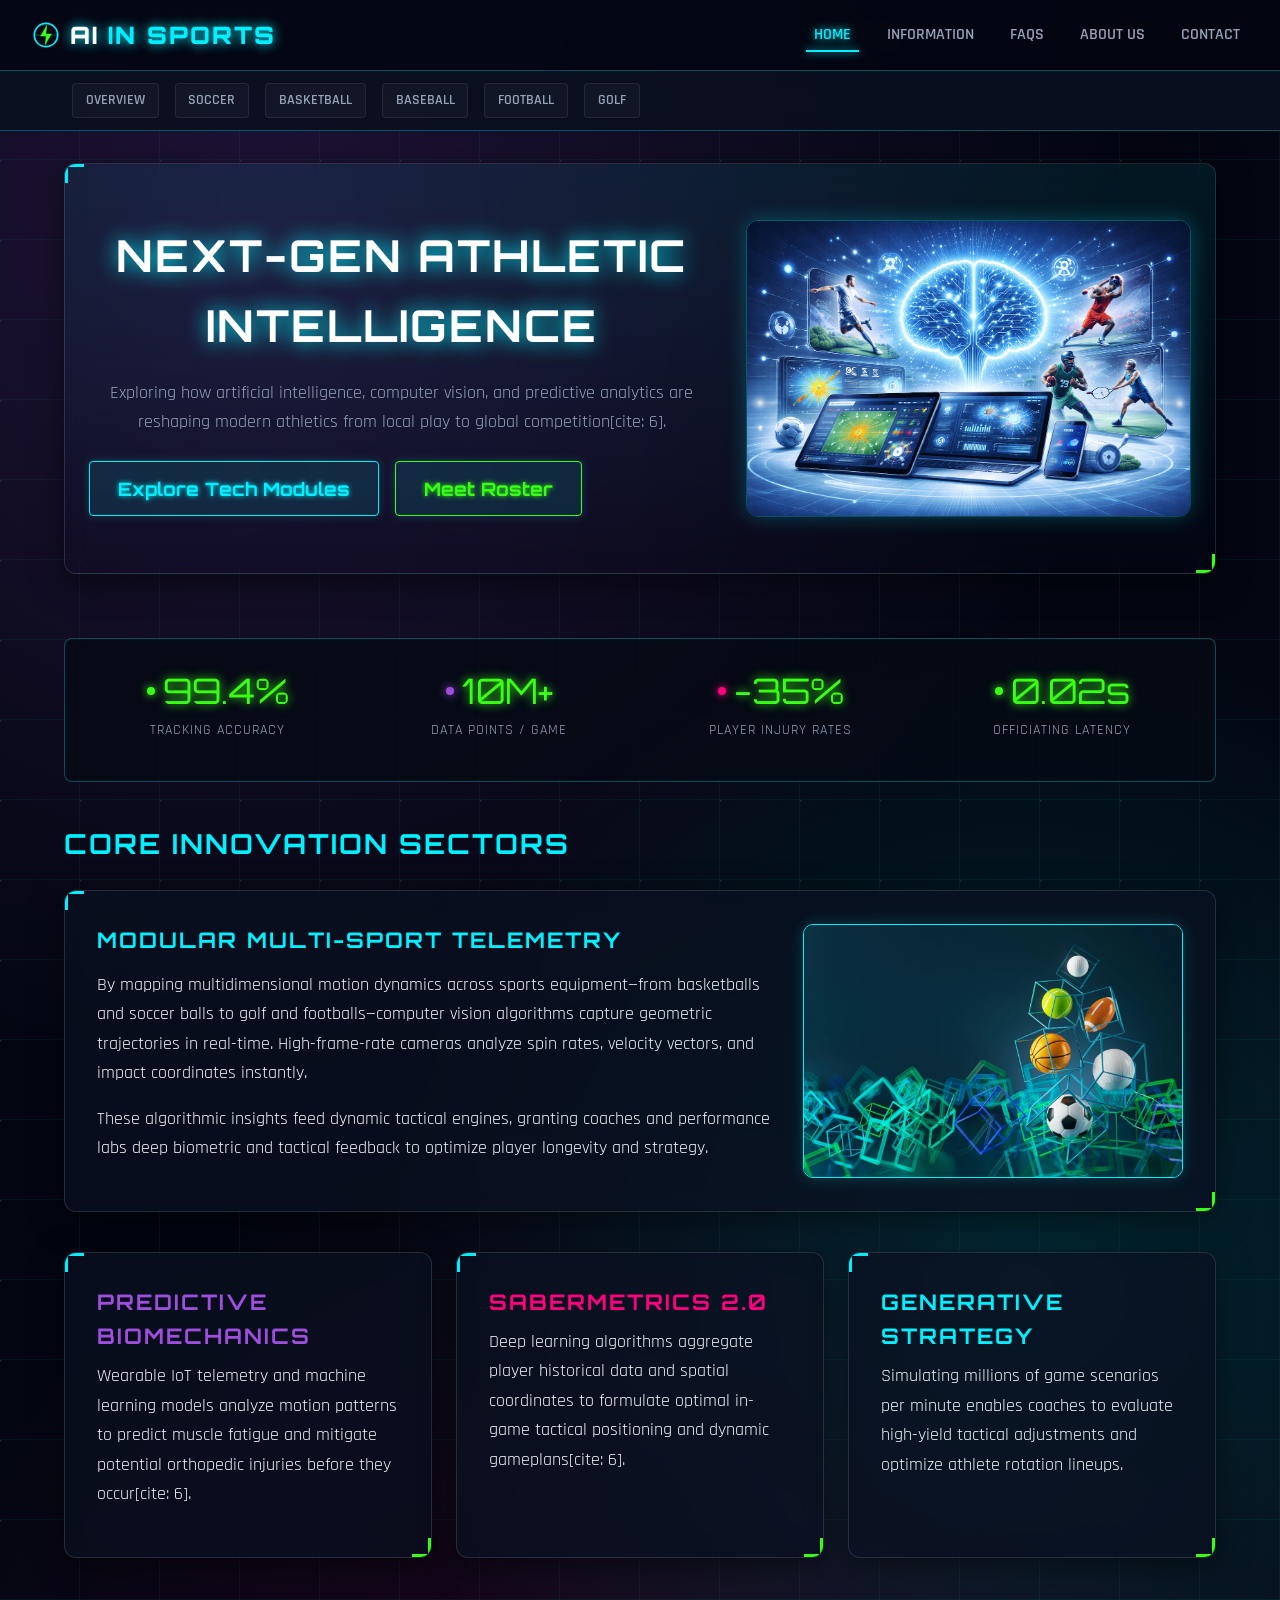
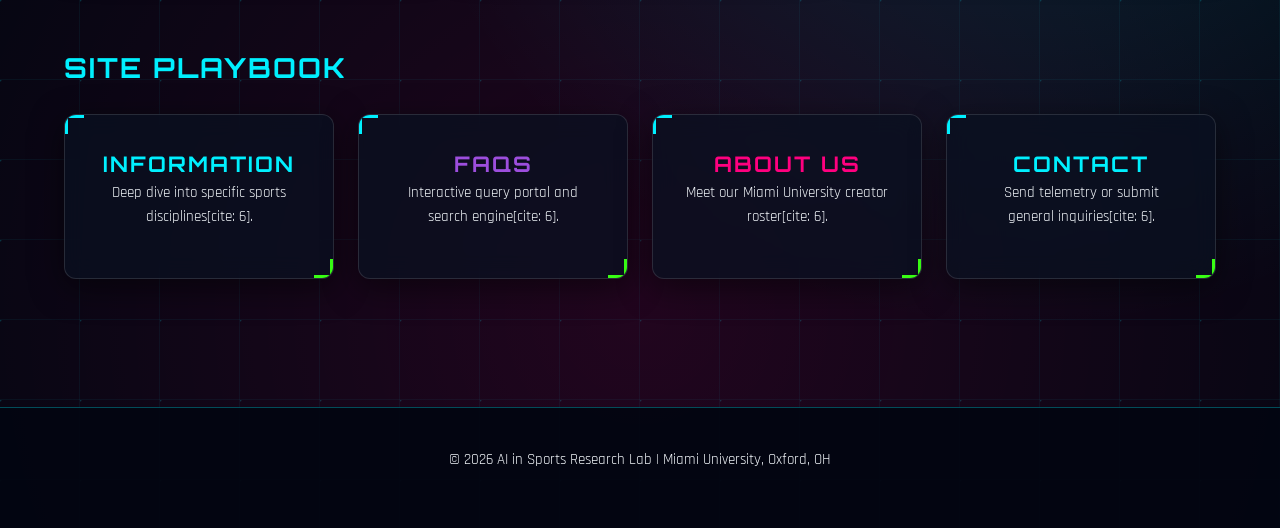
==== index.html @ e9503e7c "v1" ====
<!DOCTYPE html>
<html lang="en">
<head>
  <meta charset="UTF-8">
  <meta name="viewport" content="width=device-width, initial-scale=1.0">
  <title>Home | AI in Sports</title>
  <link rel="stylesheet" href="styles.css">
  <link rel="preconnect" href="https://fonts.googleapis.com">
  <link rel="preconnect" href="https://fonts.gstatic.com" crossorigin>
  <link href="https://fonts.googleapis.com/css2?family=Orbitron:wght@400;700;900&family=Rajdhani:wght@400;500;600;700&display=swap" rel="stylesheet">
  <style>
    /* Hero & Feature Responsive Media Layouts */
    .hero-flex-wrapper {
      display: flex;
      align-items: center;
      justify-content: space-between;
      gap: 2rem;
      flex-wrap: wrap;
    }

    .hero-content {
      flex: 1 1 500px;
    }

    .hero-image-wrapper {
      flex: 1 1 320px;
      display: flex;
      justify-content: center;
      align-items: center;
    }

    .hero-hud-img {
      width: 100%;
      max-width: clamp(260px, 40vw, 480px);
      height: auto;
      border-radius: 12px;
      border: 1px solid var(--border-hud);
      box-shadow: 0 0 20px rgba(0, 240, 255, 0.25);
      object-fit: cover;
    }

    /* Core Sector Feature Banner Image Sizing */
    .feature-banner-wrapper {
      display: flex;
      gap: 2rem;
      align-items: center;
      flex-wrap: wrap;
    }

    .feature-banner-content {
      flex: 1 1 500px;
    }

    .feature-banner-img {
      flex: 1 1 280px;
      width: 100%;
      max-width: clamp(220px, 35vw, 380px);
      height: auto;
      border-radius: 10px;
      border: 1px solid var(--neon-cyan);
      box-shadow: 0 0 15px rgba(0, 240, 255, 0.2);
      object-fit: cover;
      margin: 0 auto;
    }

    /* Telemetry Pulse Dots */
    .badge-header {
      display: flex;
      align-items: center;
      justify-content: center;
      gap: 0.5rem;
    }

    .pulse-dot {
      width: 8px;
      height: 8px;
      background-color: var(--neon-green);
      border-radius: 50%;
      box-shadow: 0 0 8px var(--neon-green);
      animation: pulseGlow 1.8s infinite ease-in-out;
    }

    .purple-dot { background-color: var(--neon-purple); box-shadow: 0 0 8px var(--neon-purple); }
    .pink-dot { background-color: var(--neon-pink); box-shadow: 0 0 8px var(--neon-pink); }

    @keyframes pulseGlow {
      0%, 100% { opacity: 0.4; transform: scale(1); }
      50% { opacity: 1; transform: scale(1.4); }
    }

    .nav-card-link {
      text-decoration: none;
      color: inherit;
      display: block;
    }

    @media (max-width: 768px) {
      .hero-flex-wrapper,
      .feature-banner-wrapper {
        flex-direction: column;
        text-align: center;
      }

      .hero-hud-img,
      .feature-banner-img {
        max-width: 100%;
      }
    }
  </style>
</head>
<body>

  <!-- Cyber Grid Background Layer -->
  <div class="cyber-grid"></div>

  <!-- Header Navigation -->
  <header>
    <a href="home.html" class="brand-logo">
      <svg width="28" height="28" viewBox="0 0 24 24" fill="none">
        <circle cx="12" cy="12" r="10" stroke="var(--neon-cyan)" stroke-width="1.5" />
        <path d="M12 2v20M2 12h20" stroke="rgba(0, 240, 255, 0.3)" stroke-width="1" />
        <polygon points="13,3 7,13 12,13 11,21 17,11 12,11" fill="var(--neon-green)" />
      </svg>
      AI <span>IN SPORTS</span>
    </a>
    <nav aria-label="Main Navigation">
      <a href="home.html" class="active">Home</a>
      <a href="info.html">Information</a>
      <a href="faqs.html">FAQs</a>
      <a href="about.html">About Us</a>
      <a href="contact.html">Contact</a>
    </nav>
  </header>

  <!-- Sticky Category Jump Navigation -->
  <div class="sticky-wrapper">
    <nav class="category-nav">
      <a href="info.html#overview">Overview</a>
      <a href="info.html#soccer">Soccer</a>
      <a href="info.html#basketball">Basketball</a>
      <a href="info.html#baseball">Baseball</a>
      <a href="info.html#football">Football</a>
      <a href="info.html#golf">Golf</a>
    </nav>
  </div>

  <!-- Hero Banner with Integrated Neural Network Image -->
  <section class="container" style="padding-bottom: 0;">
    <div class="glass-card hero-container glow-cyan">
      <div class="hero-flex-wrapper">
        <div class="hero-content">
          <h1>Next-Gen Athletic Intelligence</h1>
          <p style="color: var(--text-muted); margin-bottom: 1.5rem;">Exploring how artificial intelligence, computer vision, and predictive analytics are reshaping modern athletics from local play to global competition[cite: 6].</p>
          <div style="display: flex; gap: 1rem; flex-wrap: wrap;">
            <a href="info.html" class="btn-hud">Explore Tech Modules</a>
            <a href="about.html" class="btn-hud btn-green">Meet Roster</a>
          </div>
        </div>
        <div class="hero-image-wrapper">
          <img src="aisport.png" alt="AI Neural Network in Sports" class="hero-hud-img">
        </div>
      </div>
    </div>
  </section>

  <main class="container">

    <!-- Live Telemetry Badges with Animated Pulse Dots -->
    <div class="telemetry-bar">
      <div class="stat-item">
        <div class="badge-header">
          <span class="pulse-dot"></span>
          <span class="stat-val">99.4%</span>
        </div>
        <p class="stat-lbl">Tracking Accuracy</p>
      </div>

      <div class="stat-item">
        <div class="badge-header">
          <span class="pulse-dot purple-dot"></span>
          <span class="stat-val">10M+</span>
        </div>
        <p class="stat-lbl">Data Points / Game</p>
      </div>

      <div class="stat-item">
        <div class="badge-header">
          <span class="pulse-dot pink-dot"></span>
          <span class="stat-val">-35%</span>
        </div>
        <p class="stat-lbl">Player Injury Rates</p>
      </div>

      <div class="stat-item">
        <div class="badge-header">
          <span class="pulse-dot"></span>
          <span class="stat-val">0.02s</span>
        </div>
        <p class="stat-lbl">Officiating Latency</p>
      </div>
    </div>

    <!-- Core Innovation Sectors Feature Banner -->
    <h2 class="section-title" style="margin-bottom: 1.5rem; color: var(--neon-cyan);">Core Innovation Sectors</h2>
    
    <div class="glass-card glow-cyan" style="margin-bottom: 2.5rem;">
      <div class="feature-banner-wrapper">
        <div class="feature-banner-content">
          <h3 style="color: var(--neon-cyan); margin-bottom: 0.75rem;">Modular Multi-Sport Telemetry</h3>
          <p>By mapping multidimensional motion dynamics across sports equipment—from basketballs and soccer balls to golf and footballs—computer vision algorithms capture geometric trajectories in real-time. High-frame-rate cameras analyze spin rates, velocity vectors, and impact coordinates instantly.</p>
          <p>These algorithmic insights feed dynamic tactical engines, granting coaches and performance labs deep biometric and tactical feedback to optimize player longevity and strategy.</p>
        </div>
        <img src="sportcubes.webp" alt="3D Geometric Sports Cubes" class="feature-banner-img">
      </div>
    </div>

    <!-- Grid Highlights -->
    <div class="grid-3">
      <div class="glass-card glow-purple">
        <h3 style="color: var(--neon-purple); margin-bottom: 0.5rem;">Predictive Biomechanics</h3>
        <p>Wearable IoT telemetry and machine learning models analyze motion patterns to predict muscle fatigue and mitigate potential orthopedic injuries before they occur[cite: 6].</p>
      </div>
      <div class="glass-card glow-pink">
        <h3 style="color: var(--neon-pink); margin-bottom: 0.5rem;">Sabermetrics 2.0</h3>
        <p>Deep learning algorithms aggregate player historical data and spatial coordinates to formulate optimal in-game tactical positioning and dynamic gameplans[cite: 6].</p>
      </div>
      <div class="glass-card glow-cyan">
        <h3 style="color: var(--neon-cyan); margin-bottom: 0.5rem;">Generative Strategy</h3>
        <p>Simulating millions of game scenarios per minute enables coaches to evaluate high-yield tactical adjustments and optimize athlete rotation lineups.</p>
      </div>
    </div>

    <!-- Site Playbook Grid -->
    <h2 class="section-title" style="margin: 3.5rem 0 1.5rem; color: var(--neon-cyan);">Site Playbook</h2>
    <div class="grid-4">
      <a href="info.html" class="nav-card-link">
        <div class="glass-card glow-cyan" style="text-align: center;">
          <h3 style="color: var(--neon-cyan);">Information</h3>
          <p style="font-size: 0.95rem;">Deep dive into specific sports disciplines[cite: 6].</p>
        </div>
      </a>
      <a href="faqs.html" class="nav-card-link">
        <div class="glass-card glow-purple" style="text-align: center;">
          <h3 style="color: var(--neon-purple);">FAQs</h3>
          <p style="font-size: 0.95rem;">Interactive query portal and search engine[cite: 6].</p>
        </div>
      </a>
      <a href="about.html" class="nav-card-link">
        <div class="glass-card glow-pink" style="text-align: center;">
          <h3 style="color: var(--neon-pink);">About Us</h3>
          <p style="font-size: 0.95rem;">Meet our Miami University creator roster[cite: 6].</p>
        </div>
      </a>
      <a href="contact.html" class="nav-card-link">
        <div class="glass-card glow-cyan" style="text-align: center;">
          <h3 style="color: var(--neon-cyan);">Contact</h3>
          <p style="font-size: 0.95rem;">Send telemetry or submit general inquiries[cite: 6].</p>
        </div>
      </a>
    </div>

  </main>

  <!-- Universal Footer -->
  <footer>
    <p>&copy; 2026 AI in Sports Research Lab | Miami University, Oxford, OH</p>
  </footer>

</body>
</html>
---- styles.css ----
:root {
  --bg-dark: #030611;
  --bg-card: rgba(10, 16, 32, 0.75);
  --neon-cyan: #00f0ff;
  --neon-green: #39ff14;
  --neon-pink: #ff007f;
  --neon-purple: #9d4edd;
  --text-main: #f1f5f9;
  --text-muted: #94a3b8;
  --border-hud: rgba(0, 240, 255, 0.3);
  --glass-border: rgba(255, 255, 255, 0.12);
  --font-heading: 'Orbitron', sans-serif;
  --font-body: 'Rajdhani', sans-serif;
}

* {
  box-sizing: border-box;
  margin: 0;
  padding: 0;
}

html {
  scroll-behavior: smooth;
}

body {
  background-color: var(--bg-dark);
  color: var(--text-main);
  font-family: var(--font-body);
  font-size: 1.15rem;
  line-height: 1.6;
  min-height: 100vh;
  overflow-x: hidden;
  position: relative;
  /* Cyber Grid & Radial Gradient Background */
  background-image: 
    radial-gradient(circle at 20% 10%, rgba(157, 78, 221, 0.18) 0%, transparent 40%),
    radial-gradient(circle at 80% 60%, rgba(0, 240, 255, 0.15) 0%, transparent 40%),
    radial-gradient(circle at 50% 90%, rgba(255, 0, 127, 0.12) 0%, transparent 40%),
    url("data:image/svg+xml,%3Csvg xmlns='http://www.w3.org/2000/svg' width='80' height='80' viewBox='0 0 80 80'%3E%3Cpath d='M0 0h80v80H0z' fill='none'/%3E%3Cpath d='M0 79.5h80M79.5 0v80' stroke='rgba(0,240,255,0.05)' stroke-width='1'/%3E%3Ccircle cx='0' cy='0' r='1.5' fill='rgba(0,240,255,0.2)'/%3E%3C/svg%3E");
}

p {
  margin-bottom: 1rem;
  color: var(--text-main);
}

h1, h2, h3, h4, .brand-logo {
  font-family: var(--font-heading);
  text-transform: uppercase;
  letter-spacing: 2px;
}

/* ==========================================
   HEADER & NAVIGATION (Fixed Across Site)
   ========================================== */
header {
  position: sticky;
  top: 0;
  z-index: 1000;
  background: rgba(3, 6, 17, 0.9);
  backdrop-filter: blur(12px);
  border-bottom: 1px solid var(--border-hud);
  padding: 1rem 2rem;
  display: flex;
  justify-content: space-between;
  align-items: center;
  flex-wrap: wrap;
  gap: 1rem;
}

.brand-logo {
  font-size: 1.5rem;
  font-weight: 900;
  color: #fff;
  text-decoration: none;
  text-shadow: 0 0 12px var(--neon-cyan);
  display: flex;
  align-items: center;
  gap: 0.6rem;
}

.brand-logo span {
  color: var(--neon-cyan);
}

nav {
  display: flex;
  gap: 1.25rem;
  flex-wrap: wrap;
}

nav a {
  color: var(--text-muted);
  text-decoration: none;
  font-weight: 600;
  text-transform: uppercase;
  transition: all 0.3s ease;
  position: relative;
  padding: 0.25rem 0.5rem;
  font-size: 1rem;
}

nav a:hover, nav a.active {
  color: var(--neon-cyan);
  text-shadow: 0 0 8px var(--neon-cyan);
}

nav a.active::after {
  content: '';
  position: absolute;
  bottom: 0;
  left: 0;
  width: 100%;
  height: 2px;
  background: var(--neon-cyan);
  box-shadow: 0 0 8px var(--neon-cyan);
}

/* Sticky Category Jump Bar */
.sticky-wrapper {
  position: sticky;
  top: 68px;
  z-index: 900;
  background: rgba(10, 16, 32, 0.92);
  backdrop-filter: blur(10px);
  border-bottom: 1px solid var(--border-hud);
}

.category-nav {
  display: flex;
  gap: 1rem;
  padding: 0.75rem 2rem;
  overflow-x: auto;
  white-space: nowrap;
  max-width: 1200px;
  margin: 0 auto;
}

.category-nav a {
  color: var(--text-muted);
  text-decoration: none;
  font-weight: 600;
  font-size: 0.9rem;
  padding: 0.3rem 0.8rem;
  border-radius: 4px;
  border: 1px solid rgba(255, 255, 255, 0.08);
  background: rgba(255, 255, 255, 0.03);
  transition: all 0.3s ease;
}

.category-nav a:hover {
  color: #fff;
  border-color: var(--neon-cyan);
  box-shadow: 0 0 10px rgba(0, 240, 255, 0.3);
}

/* ==========================================
   GLASS CARDS & HUD STYLING
   ========================================== */
.container {
  max-width: 1200px;
  margin: 0 auto;
  padding: 2rem 1.5rem;
}

.glass-card {
  background: var(--bg-card);
  border: 1px solid var(--glass-border);
  border-radius: 12px;
  padding: 2rem;
  backdrop-filter: blur(12px);
  box-shadow: 0 8px 32px 0 rgba(0, 0, 0, 0.5);
  position: relative;
  overflow: hidden;
  margin-bottom: 2rem;
  transition: transform 0.3s ease, border-color 0.3s ease;
}

.glass-card::before {
  content: '';
  position: absolute;
  top: 0;
  left: 0;
  width: 16px;
  height: 16px;
  border-top: 3px solid var(--neon-cyan);
  border-left: 3px solid var(--neon-cyan);
}

.glass-card::after {
  content: '';
  position: absolute;
  bottom: 0;
  right: 0;
  width: 16px;
  height: 16px;
  border-bottom: 3px solid var(--neon-green);
  border-right: 3px solid var(--neon-green);
}

.glow-cyan:hover { border-color: rgba(0, 240, 255, 0.5); box-shadow: 0 0 20px rgba(0, 240, 255, 0.2); }
.glow-purple:hover { border-color: rgba(157, 78, 221, 0.5); box-shadow: 0 0 20px rgba(157, 78, 221, 0.2); }
.glow-pink:hover { border-color: rgba(255, 0, 127, 0.5); box-shadow: 0 0 20px rgba(255, 0, 127, 0.2); }

/* Hero Banner */
.hero-container {
  text-align: center;
  padding: 3.5rem 1.5rem;
  background: linear-gradient(180deg, rgba(0, 240, 255, 0.08) 0%, rgba(0, 0, 0, 0) 100%);
}

.hero-container h1 {
  font-size: 2.75rem;
  margin-bottom: 1rem;
  color: #fff;
  text-shadow: 0 0 20px var(--neon-cyan);
}

/* HUD Buttons */
.btn-hud {
  display: inline-block;
  padding: 0.75rem 1.75rem;
  background: rgba(0, 240, 255, 0.1);
  border: 1px solid var(--neon-cyan);
  color: var(--neon-cyan);
  font-family: var(--font-heading);
  text-decoration: none;
  font-weight: 700;
  border-radius: 4px;
  cursor: pointer;
  transition: all 0.3s ease;
  text-shadow: 0 0 5px var(--neon-cyan);
  box-shadow: 0 0 10px rgba(0, 240, 255, 0.2);
}

.btn-hud:hover {
  background: var(--neon-cyan);
  color: #000;
  box-shadow: 0 0 20px var(--neon-cyan);
}

.btn-green {
  border-color: var(--neon-green);
  color: var(--neon-green);
  text-shadow: 0 0 5px var(--neon-green);
}
.btn-green:hover { background: var(--neon-green); color: #000; box-shadow: 0 0 20px var(--neon-green); }

/* Grid Systems */
.grid-2 { display: grid; grid-template-columns: repeat(auto-fit, minmax(320px, 1fr)); gap: 2rem; }
.grid-3 { display: grid; grid-template-columns: repeat(auto-fit, minmax(280px, 1fr)); gap: 1.5rem; }
.grid-4 { display: grid; grid-template-columns: repeat(auto-fit, minmax(220px, 1fr)); gap: 1.5rem; }

/* Media & Video Embeds */
.media-wrapper {
  position: relative;
  padding-bottom: 56.25%;
  height: 0;
  overflow: hidden;
  border-radius: 8px;
  border: 1px solid var(--border-hud);
  margin: 1rem 0;
}

.media-wrapper iframe {
  position: absolute;
  top: 0;
  left: 0;
  width: 100%;
  height: 100%;
  border: 0;
}

/* Telemetry Dashboard Stats */
.telemetry-bar {
  display: flex;
  justify-content: space-around;
  flex-wrap: wrap;
  gap: 1.5rem;
  background: rgba(5, 10, 20, 0.8);
  border: 1px solid var(--border-hud);
  padding: 1.5rem;
  border-radius: 8px;
  margin-bottom: 2.5rem;
}

.stat-item { text-align: center; flex: 1; min-width: 140px; }
.stat-val { font-family: var(--font-heading); font-size: 2.2rem; color: var(--neon-green); text-shadow: 0 0 10px var(--neon-green); }
.stat-lbl { color: var(--text-muted); font-size: 0.85rem; text-transform: uppercase; letter-spacing: 1px; }

/* Skeletal Biomechanics Visual Widget */
.biomechanics-widget {
  display: flex;
  align-items: center;
  justify-content: center;
  gap: 2rem;
  flex-wrap: wrap;
  background: rgba(0, 0, 0, 0.4);
  padding: 1.5rem;
  border-radius: 8px;
  border: 1px stroke rgba(255, 255, 255, 0.1);
}

.skeletal-canvas-box {
  width: 220px;
  height: 220px;
  border: 1px dashed var(--neon-cyan);
  border-radius: 50%;
  position: relative;
  display: flex;
  align-items: center;
  justify-content: center;
  background: radial-gradient(circle, rgba(0,240,255,0.1) 0%, transparent 70%);
}

.joint-node {
  position: absolute;
  width: 10px;
  height: 10px;
  background: var(--neon-pink);
  border-radius: 50%;
  box-shadow: 0 0 8px var(--neon-pink);
  animation: pulseNode 2s infinite ease-in-out;
}

@keyframes pulseNode {
  0%, 100% { transform: scale(1); opacity: 0.8; }
  50% { transform: scale(1.5); opacity: 1; box-shadow: 0 0 15px var(--neon-pink); }
}

/* Footer (Universal Across All Pages) */
footer {
  border-top: 1px solid var(--border-hud);
  padding: 2.5rem 1.5rem;
  text-align: center;
  margin-top: 4rem;
  background: rgba(3, 6, 17, 0.95);
  color: var(--text-muted);
  font-size: 0.95rem;
}
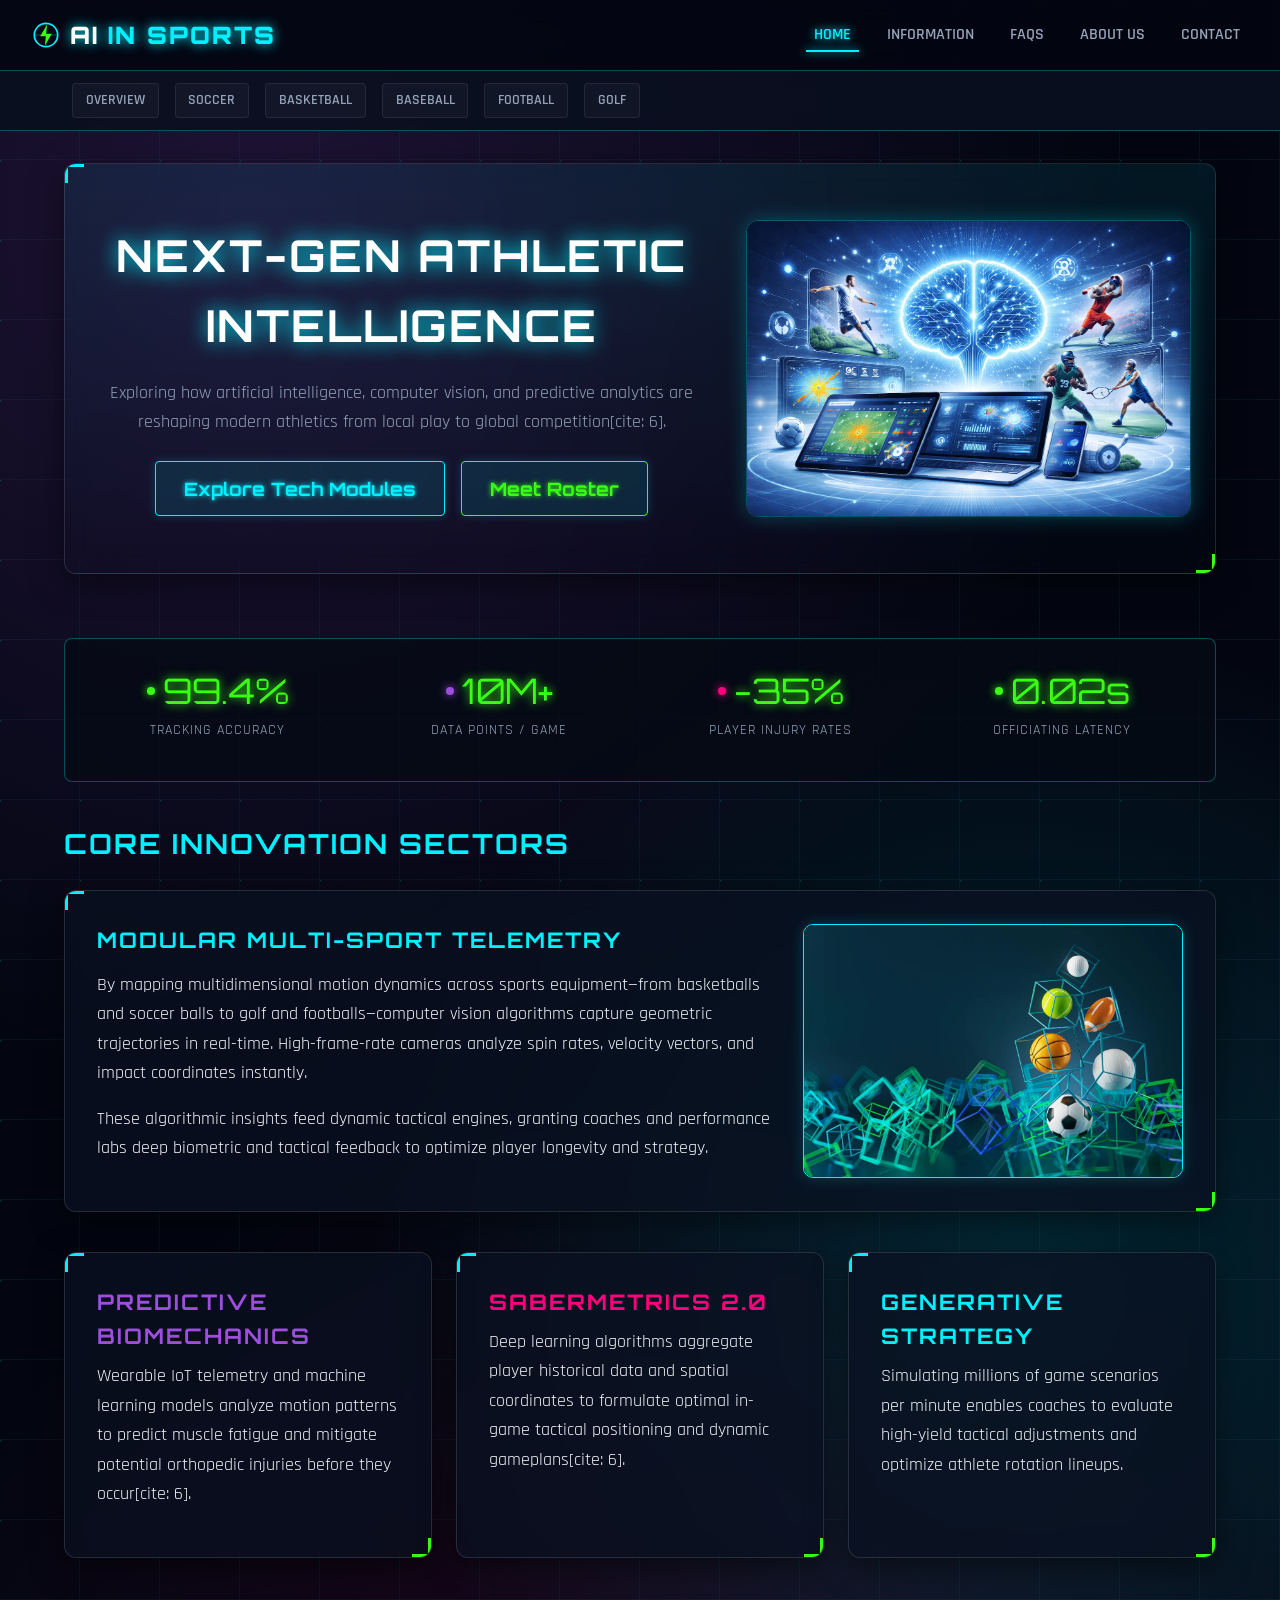
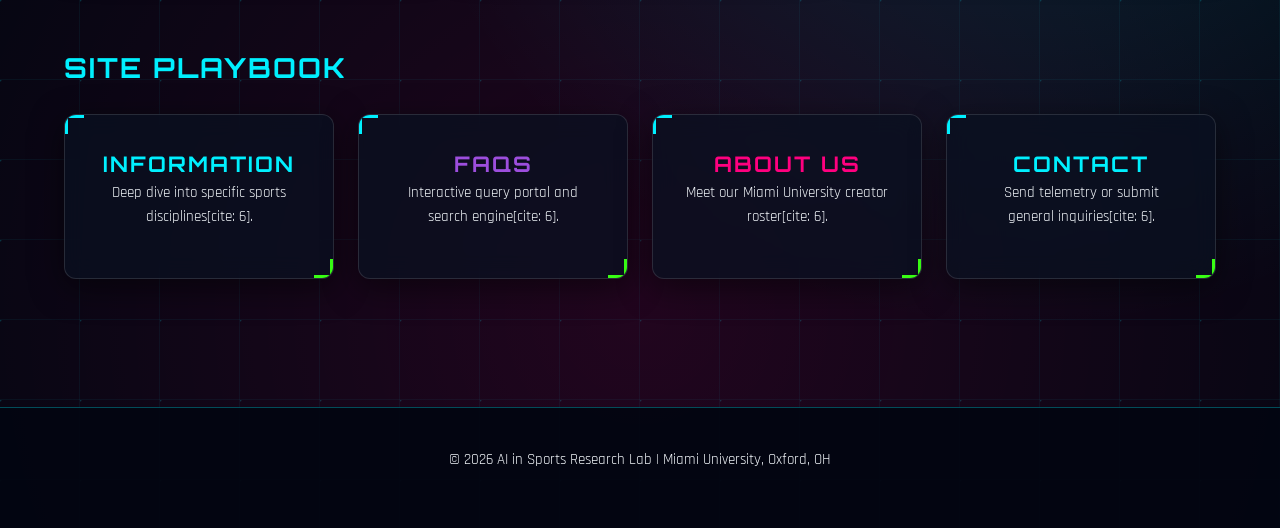
==== commit 39dc7459: "Fix HTML entity encoding in index.html" ====
--- a/index.html
+++ b/index.html
@@ -115,7 +115,7 @@
 
   <!-- Header Navigation -->
   <header>
-    <a href="home.html" class="brand-logo">
+    <a href="index.html" class="brand-logo">
       <svg width="28" height="28" viewBox="0 0 24 24" fill="none">
         <circle cx="12" cy="12" r="10" stroke="var(--neon-cyan)" stroke-width="1.5" />
         <path d="M12 2v20M2 12h20" stroke="rgba(0, 240, 255, 0.3)" stroke-width="1" />
@@ -124,7 +124,7 @@
       AI <span>IN SPORTS</span>
     </a>
     <nav aria-label="Main Navigation">
-      <a href="home.html" class="active">Home</a>
+      <a href="index.html" class="active">Home</a>
       <a href="info.html">Information</a>
       <a href="faqs.html">FAQs</a>
       <a href="about.html">About Us</a>
@@ -151,10 +151,10 @@
         <div class="hero-content">
           <h1>Next-Gen Athletic Intelligence</h1>
           <p style="color: var(--text-muted); margin-bottom: 1.5rem;">Exploring how artificial intelligence, computer vision, and predictive analytics are reshaping modern athletics from local play to global competition[cite: 6].</p>
-          <div style="display: flex; gap: 1rem; flex-wrap: wrap;">
-            <a href="info.html" class="btn-hud">Explore Tech Modules</a>
-            <a href="about.html" class="btn-hud btn-green">Meet Roster</a>
-          </div>
+          <div style="display: flex; gap: 1rem; flex-wrap: wrap; justify-content: center; align-items: center;">
+  <a href="info.html" class="btn-hud">Explore Tech Modules</a>
+  <a href="about.html" class="btn-hud btn-green">Meet Roster</a>
+</div>
         </div>
         <div class="hero-image-wrapper">
           <img src="aisport.png" alt="AI Neural Network in Sports" class="hero-hud-img">
@@ -267,4 +267,4 @@
   </footer>
 
 </body>
-</html>+</html>
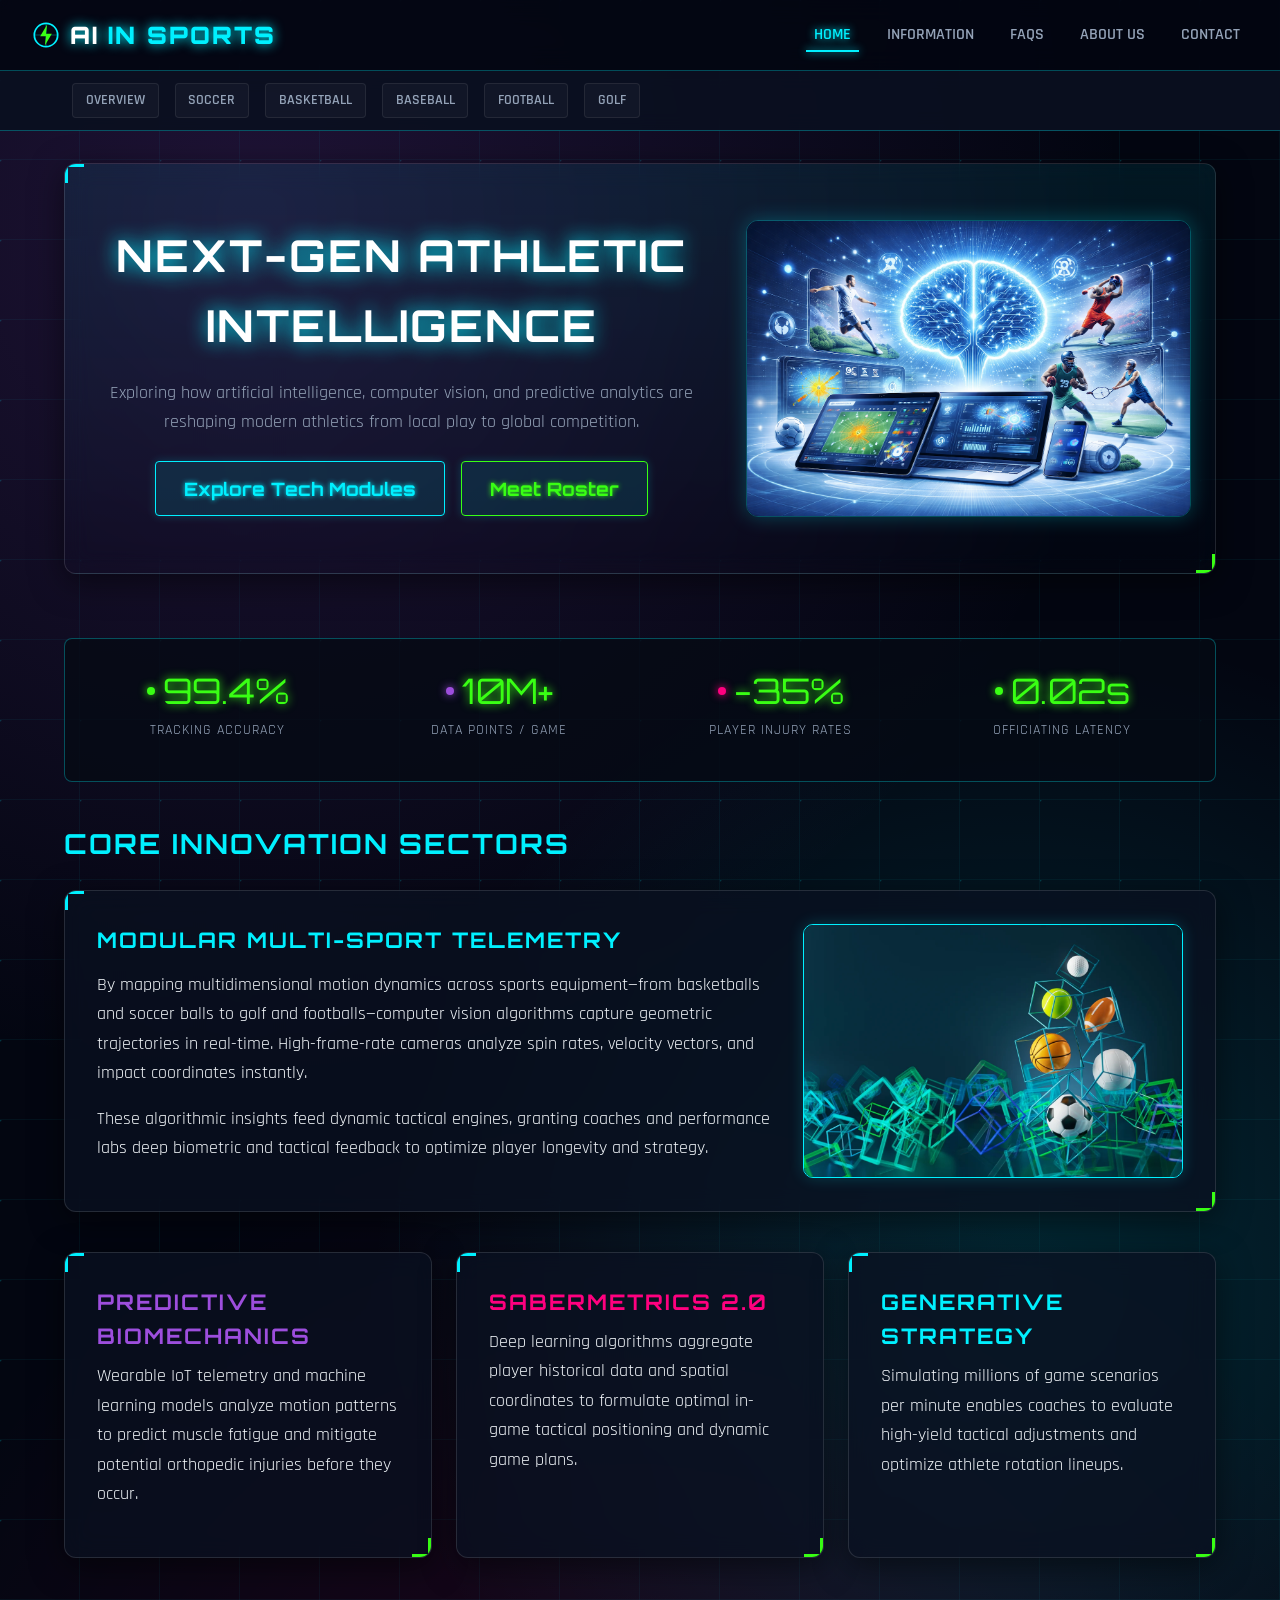
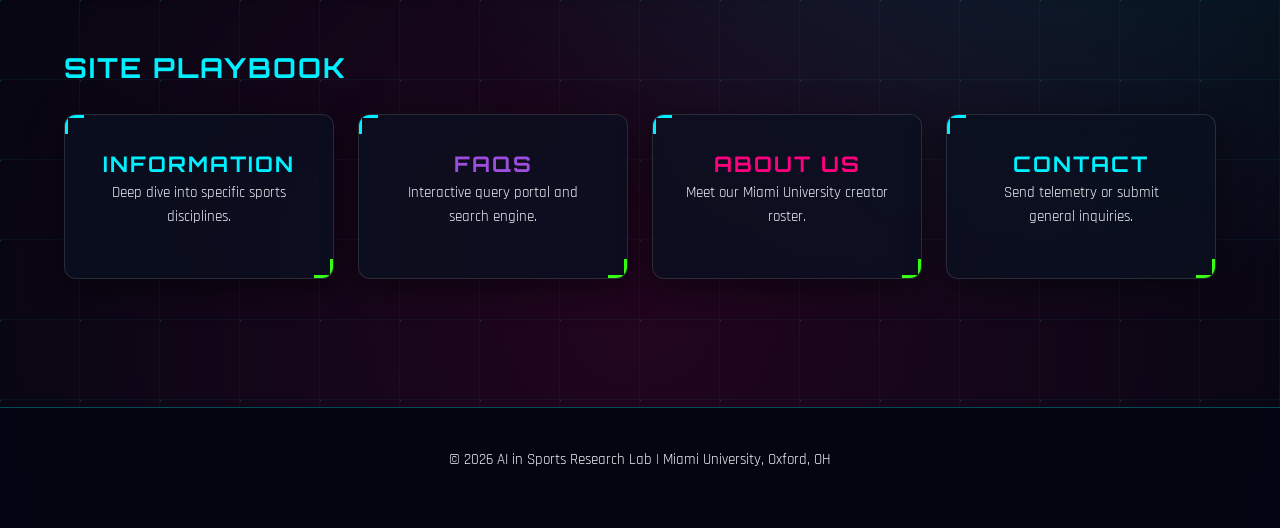
==== commit 34545d67: "Fix HTML encoding issues in index.html" ====
--- a/index.html
+++ b/index.html
@@ -150,7 +150,7 @@
       <div class="hero-flex-wrapper">
         <div class="hero-content">
           <h1>Next-Gen Athletic Intelligence</h1>
-          <p style="color: var(--text-muted); margin-bottom: 1.5rem;">Exploring how artificial intelligence, computer vision, and predictive analytics are reshaping modern athletics from local play to global competition[cite: 6].</p>
+          <p style="color: var(--text-muted); margin-bottom: 1.5rem;">Exploring how artificial intelligence, computer vision, and predictive analytics are reshaping modern athletics from local play to global competition.</p>
           <div style="display: flex; gap: 1rem; flex-wrap: wrap; justify-content: center; align-items: center;">
   <a href="info.html" class="btn-hud">Explore Tech Modules</a>
   <a href="about.html" class="btn-hud btn-green">Meet Roster</a>
@@ -218,11 +218,11 @@
     <div class="grid-3">
       <div class="glass-card glow-purple">
         <h3 style="color: var(--neon-purple); margin-bottom: 0.5rem;">Predictive Biomechanics</h3>
-        <p>Wearable IoT telemetry and machine learning models analyze motion patterns to predict muscle fatigue and mitigate potential orthopedic injuries before they occur[cite: 6].</p>
+        <p>Wearable IoT telemetry and machine learning models analyze motion patterns to predict muscle fatigue and mitigate potential orthopedic injuries before they occur.</p>
       </div>
       <div class="glass-card glow-pink">
         <h3 style="color: var(--neon-pink); margin-bottom: 0.5rem;">Sabermetrics 2.0</h3>
-        <p>Deep learning algorithms aggregate player historical data and spatial coordinates to formulate optimal in-game tactical positioning and dynamic gameplans[cite: 6].</p>
+        <p>Deep learning algorithms aggregate player historical data and spatial coordinates to formulate optimal in-game tactical positioning and dynamic game plans.</p>
       </div>
       <div class="glass-card glow-cyan">
         <h3 style="color: var(--neon-cyan); margin-bottom: 0.5rem;">Generative Strategy</h3>
@@ -236,25 +236,25 @@
       <a href="info.html" class="nav-card-link">
         <div class="glass-card glow-cyan" style="text-align: center;">
           <h3 style="color: var(--neon-cyan);">Information</h3>
-          <p style="font-size: 0.95rem;">Deep dive into specific sports disciplines[cite: 6].</p>
+          <p style="font-size: 0.95rem;">Deep dive into specific sports disciplines.</p>
         </div>
       </a>
       <a href="faqs.html" class="nav-card-link">
         <div class="glass-card glow-purple" style="text-align: center;">
           <h3 style="color: var(--neon-purple);">FAQs</h3>
-          <p style="font-size: 0.95rem;">Interactive query portal and search engine[cite: 6].</p>
+          <p style="font-size: 0.95rem;">Interactive query portal and search engine.</p>
         </div>
       </a>
       <a href="about.html" class="nav-card-link">
         <div class="glass-card glow-pink" style="text-align: center;">
           <h3 style="color: var(--neon-pink);">About Us</h3>
-          <p style="font-size: 0.95rem;">Meet our Miami University creator roster[cite: 6].</p>
+          <p style="font-size: 0.95rem;">Meet our Miami University creator roster.</p>
         </div>
       </a>
       <a href="contact.html" class="nav-card-link">
         <div class="glass-card glow-cyan" style="text-align: center;">
           <h3 style="color: var(--neon-cyan);">Contact</h3>
-          <p style="font-size: 0.95rem;">Send telemetry or submit general inquiries[cite: 6].</p>
+          <p style="font-size: 0.95rem;">Send telemetry or submit general inquiries.</p>
         </div>
       </a>
     </div>
